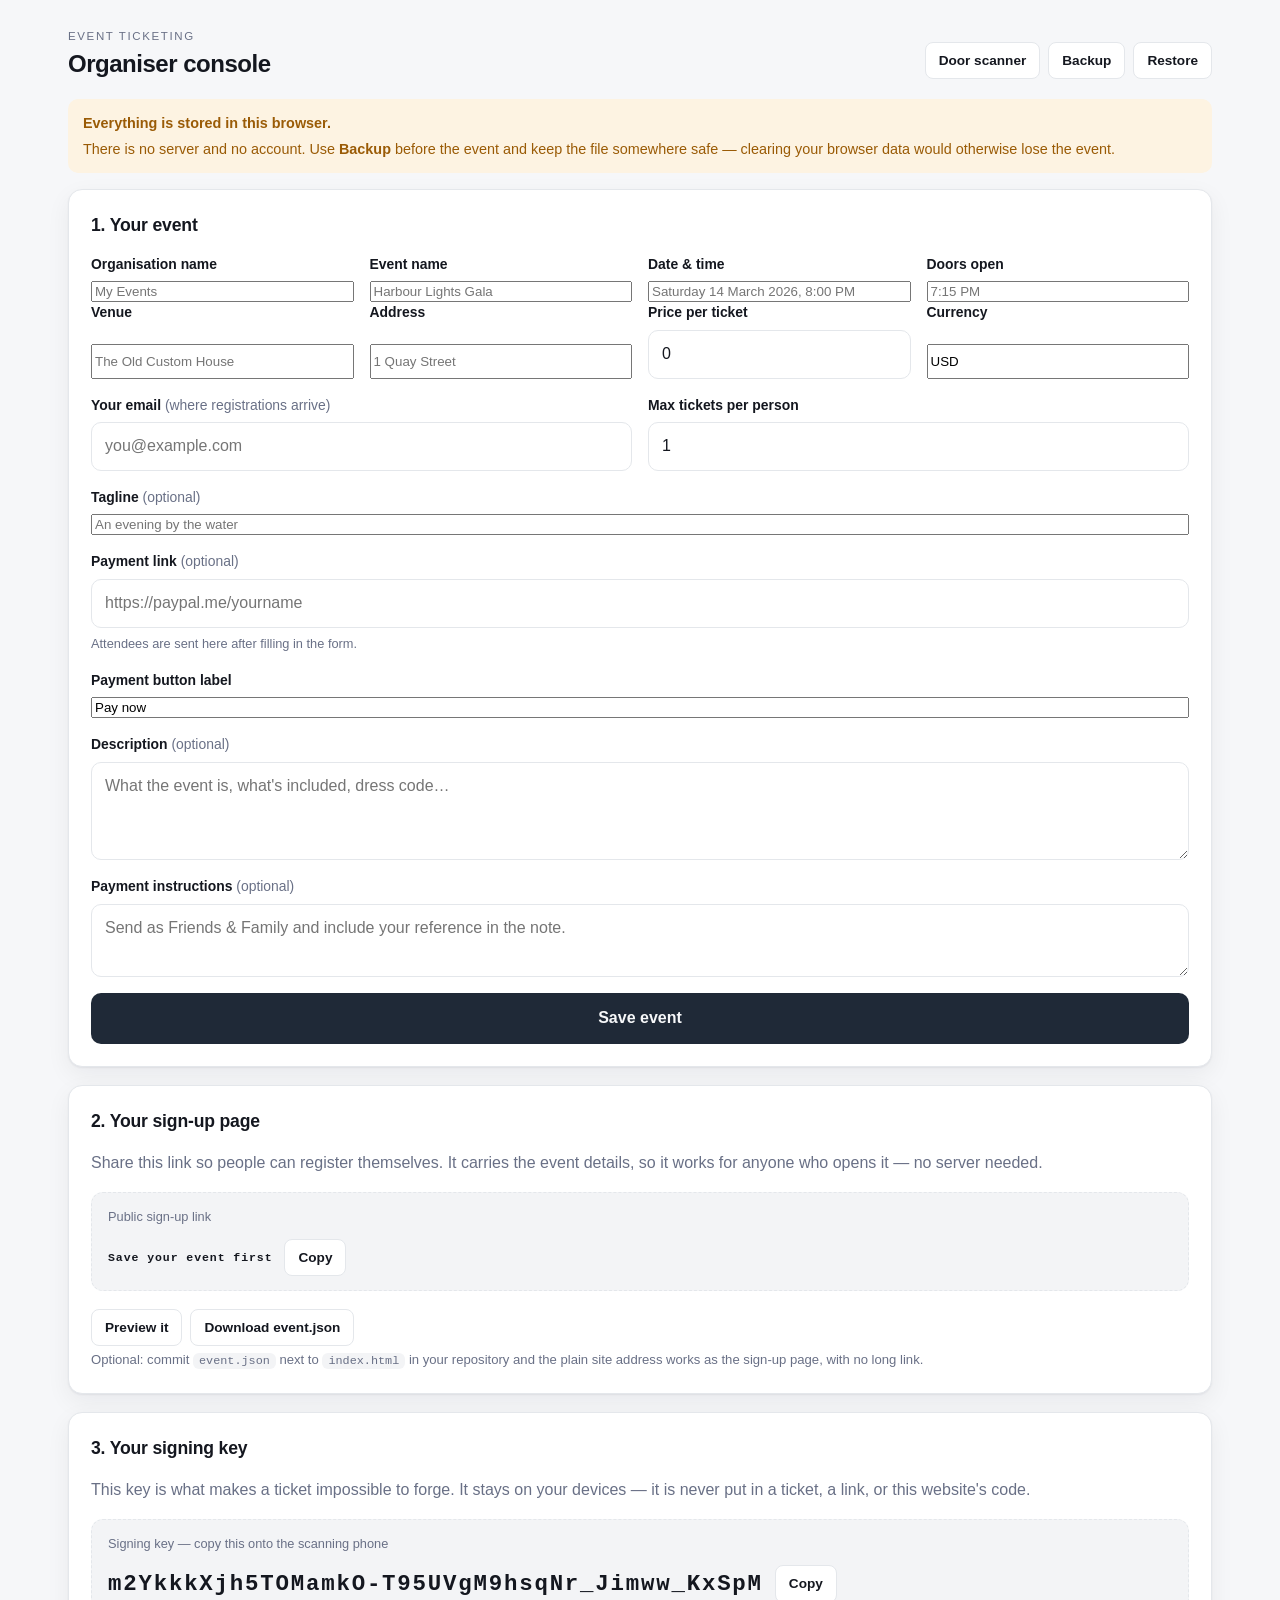
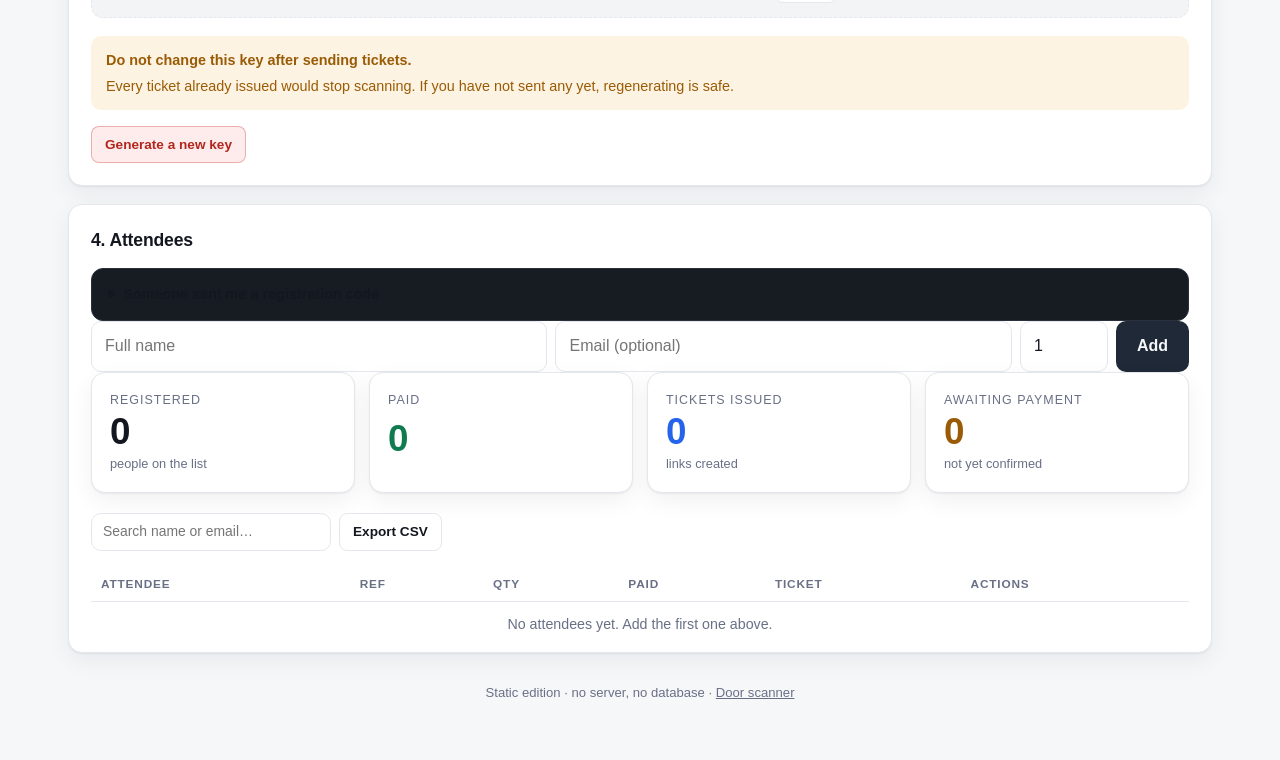
==== admin.html @ 12c9618a "test" ====
<!doctype html>
<html lang="en">
<head>
<meta charset="utf-8">
<meta name="viewport" content="width=device-width, initial-scale=1, viewport-fit=cover">
<meta name="color-scheme" content="light dark">
<title>Organiser console · Event ticketing</title>
<link rel="stylesheet" href="assets/app.css">
<link rel="icon" href="data:image/svg+xml,<svg xmlns='http://www.w3.org/2000/svg' viewBox='0 0 16 16'><text y='13' font-size='14'>🎟️</text></svg>">
</head>
<body>
<div class="shell shell--wide">

  <header class="topbar">
    <div>
      <div class="topbar__brand" id="brandLabel">Event ticketing</div>
      <h1 class="topbar__title">Organiser console</h1>
    </div>
    <div class="topbar__actions">
      <a class="btn btn--ghost btn--small" href="scan.html">Door scanner</a>
      <button class="btn btn--ghost btn--small" id="backupBtn" type="button">Backup</button>
      <button class="btn btn--ghost btn--small" id="restoreBtn" type="button">Restore</button>
      <input type="file" id="restoreFile" accept="application/json" hidden>
    </div>
  </header>

  <div id="cryptoWarning" class="notice notice--error" hidden>
    <strong>This page needs a secure connection.</strong>
    <span>Ticket signing uses the browser's crypto engine, which only works over
    <code>https://</code> or <code>localhost</code>. Opening the file straight from disk will not work.</span>
  </div>

  <div class="notice notice--warn">
    <strong>Everything is stored in this browser.</strong>
    <span>There is no server and no account. Use <strong>Backup</strong> before the event and keep the file
    somewhere safe &mdash; clearing your browser data would otherwise lose the event.</span>
  </div>

  <!-- ------------------------------------------------------------ event -->
  <section class="card">
    <h2>1. Your event</h2>
    <form id="eventForm" class="form">
      <div class="grid2">
        <label class="field">
          <span class="field__label">Organisation name</span>
          <input name="brand" placeholder="My Events" required>
        </label>
        <label class="field">
          <span class="field__label">Event name</span>
          <input name="name" placeholder="Harbour Lights Gala" required>
        </label>
        <label class="field">
          <span class="field__label">Date &amp; time</span>
          <input name="startsAt" placeholder="Saturday 14 March 2026, 8:00 PM">
        </label>
        <label class="field">
          <span class="field__label">Doors open</span>
          <input name="doorsAt" placeholder="7:15 PM">
        </label>
        <label class="field">
          <span class="field__label">Venue</span>
          <input name="venue" placeholder="The Old Custom House">
        </label>
        <label class="field">
          <span class="field__label">Address</span>
          <input name="address" placeholder="1 Quay Street">
        </label>
        <label class="field">
          <span class="field__label">Price per ticket</span>
          <input name="price" type="number" step="0.01" min="0" value="0">
        </label>
        <label class="field">
          <span class="field__label">Currency</span>
          <input name="currency" value="USD" maxlength="3">
        </label>
      </div>
      <div class="grid2">
        <label class="field">
          <span class="field__label">Your email <span class="muted">(where registrations arrive)</span></span>
          <input name="organiserEmail" type="email" placeholder="you@example.com">
        </label>
        <label class="field">
          <span class="field__label">Max tickets per person</span>
          <input name="maxPerPerson" type="number" min="1" max="20" value="1">
        </label>
      </div>
      <label class="field">
        <span class="field__label">Tagline <span class="muted">(optional)</span></span>
        <input name="tagline" placeholder="An evening by the water">
      </label>
      <label class="field">
        <span class="field__label">Payment link <span class="muted">(optional)</span></span>
        <input name="paymentLink" type="url" placeholder="https://paypal.me/yourname">
        <span class="field__hint">Attendees are sent here after filling in the form.</span>
      </label>
      <label class="field">
        <span class="field__label">Payment button label</span>
        <input name="paymentLabel" placeholder="Pay with PayPal">
      </label>
      <label class="field">
        <span class="field__label">Description <span class="muted">(optional)</span></span>
        <textarea name="description" rows="3" placeholder="What the event is, what's included, dress code…"></textarea>
      </label>
      <label class="field">
        <span class="field__label">Payment instructions <span class="muted">(optional)</span></span>
        <textarea name="paymentNotice" rows="2" placeholder="Send as Friends &amp; Family and include your reference in the note."></textarea>
      </label>
      <button class="btn btn--primary" type="submit">Save event</button>
    </form>
  </section>

  <!-- ------------------------------------------------------- sign-up link -->
  <section class="card">
    <h2>2. Your sign-up page</h2>
    <p class="muted">Share this link so people can register themselves. It carries the event
    details, so it works for anyone who opens it &mdash; no server needed.</p>

    <div class="refbox">
      <span class="refbox__label">Public sign-up link</span>
      <strong class="refbox__code refbox__code--wrap" id="signupLink">—</strong>
      <button class="btn btn--ghost btn--small" id="copySignup" type="button">Copy</button>
    </div>

    <div class="modal__actions" style="justify-content:flex-start">
      <a class="btn btn--ghost btn--small" id="openSignup" href="index.html" target="_blank" rel="noopener">Preview it</a>
      <button class="btn btn--ghost btn--small" id="downloadEventJson" type="button">Download event.json</button>
    </div>
    <p class="fineprint">Optional: commit <code>event.json</code> next to <code>index.html</code> in your
    repository and the plain site address works as the sign-up page, with no long link.</p>
  </section>

  <!-- ----------------------------------------------------------- secret -->
  <section class="card">
    <h2>3. Your signing key</h2>
    <p class="muted">This key is what makes a ticket impossible to forge. It stays on your devices &mdash;
    it is never put in a ticket, a link, or this website's code.</p>

    <div class="refbox">
      <span class="refbox__label">Signing key &mdash; copy this onto the scanning phone</span>
      <strong class="refbox__code" id="secretValue">—</strong>
      <button class="btn btn--ghost btn--small" id="copySecret" type="button">Copy</button>
    </div>

    <div class="notice notice--warn">
      <strong>Do not change this key after sending tickets.</strong>
      <span>Every ticket already issued would stop scanning. If you have not sent any yet, regenerating is safe.</span>
    </div>
    <button class="btn btn--danger btn--small" id="regenSecret" type="button">Generate a new key</button>
  </section>

  <!-- --------------------------------------------------------- attendees -->
  <section class="card">
    <h2>4. Attendees</h2>

    <details class="manual" id="pasteBox">
      <summary>Someone sent me a registration code</summary>
      <p class="fineprint">Paste the code from their email or message. Their details are filled in
      exactly as they typed them, so nothing gets mistyped.</p>
      <form id="codeForm" class="form">
        <textarea id="regCode" rows="3" placeholder="REG1:..." spellcheck="false"></textarea>
        <button class="btn btn--primary" type="submit">Add this person</button>
      </form>
      <div id="codeError"></div>
    </details>

    <form id="attendeeForm" class="form form--row">
      <input class="input" name="name" placeholder="Full name" required>
      <input class="input" name="email" type="email" placeholder="Email (optional)">
      <input class="input input--tiny" name="quantity" type="number" min="1" max="20" value="1" title="Tickets">
      <button class="btn btn--primary" type="submit">Add</button>
    </form>

    <section class="stats">
      <div class="stat"><span class="stat__label">Registered</span><span class="stat__value" id="cRegistered">0</span><span class="stat__sub">people on the list</span></div>
      <div class="stat stat--ok"><span class="stat__label">Paid</span><span class="stat__value" id="cPaid">0</span><span class="stat__sub" id="cRevenue"></span></div>
      <div class="stat stat--go"><span class="stat__label">Tickets issued</span><span class="stat__value" id="cIssued">0</span><span class="stat__sub">links created</span></div>
      <div class="stat stat--warn"><span class="stat__label">Awaiting payment</span><span class="stat__value" id="cPending">0</span><span class="stat__sub">not yet confirmed</span></div>
    </section>

    <div class="toolbar">
      <div class="toolbar__right">
        <input id="search" class="input" type="search" placeholder="Search name or email…">
        <button class="btn btn--ghost btn--small" id="exportCsv" type="button">Export CSV</button>
      </div>
    </div>

    <div class="tablewrap">
      <table class="table" id="attendeeTable">
        <thead><tr>
          <th>Attendee</th><th>Ref</th><th class="col-num">Qty</th>
          <th>Paid</th><th>Ticket</th><th class="col-actions">Actions</th>
        </tr></thead>
        <tbody><tr><td colspan="6" class="empty">No attendees yet. Add the first one above.</td></tr></tbody>
      </table>
    </div>
  </section>

  <footer class="footer">
    Static edition &middot; no server, no database &middot;
    <a href="scan.html">Door scanner</a>
  </footer>
</div>

<!-- QR preview -->
<div class="modal" id="qrModal" hidden>
  <div class="modal__box">
    <h2 id="qrTitle">Ticket</h2>
    <canvas id="qrCanvas" class="modal__qr"></canvas>
    <p class="modal__code" id="qrCode"></p>
    <div class="modal__actions">
      <button class="btn btn--primary btn--small" id="qrDownload" type="button">Download QR</button>
      <button class="btn btn--ghost btn--small" id="qrClose" type="button">Close</button>
    </div>
  </div>
</div>

<script src="assets/qr.js"></script>
<script src="assets/common.js"></script>
<script src="assets/organiser.js"></script>
</body>
</html>
---- assets/app.css ----
/* The hidden attribute must win over any display rule below. Without this,
   a class like .modal { display: flex } keeps an element on screen even when
   its .hidden property is true, and nothing can dismiss it. */
[hidden] { display: none !important; }

:root {
  --bg: #f6f7f9;
  --surface: #ffffff;
  --surface-2: #f3f4f6;
  --border: #e4e7eb;
  --text: #14171f;
  --muted: #697086;
  --accent: #1f2937;
  --ok: #0f7b4f;
  --ok-bg: #e7f6ee;
  --warn: #9a5b06;
  --warn-bg: #fdf3e2;
  --err: #b3261e;
  --err-bg: #fdeceb;
  --radius: 14px;
  --shadow: 0 1px 2px rgba(16, 20, 30, .06), 0 8px 24px rgba(16, 20, 30, .06);
}

@media (prefers-color-scheme: dark) {
  :root {
    --bg: #0e1116;
    --surface: #171b22;
    --surface-2: #1f242d;
    --border: #2b313c;
    --text: #e8eaee;
    --muted: #9aa3b2;
    --accent: #e8eaee;
    --ok: #55d69a;
    --ok-bg: #10291f;
    --warn: #e5b567;
    --warn-bg: #2c2413;
    --err: #ff8b81;
    --err-bg: #2e1614;
    --shadow: 0 1px 2px rgba(0, 0, 0, .4), 0 8px 24px rgba(0, 0, 0, .3);
  }
}

* { box-sizing: border-box; }

body {
  margin: 0;
  background: var(--bg);
  color: var(--text);
  font: 16px/1.55 -apple-system, BlinkMacSystemFont, "Segoe UI", Roboto, Helvetica, Arial, sans-serif;
  -webkit-text-size-adjust: 100%;
}

.shell { max-width: 640px; margin: 0 auto; padding: 28px 18px 56px; }
.shell--wide { max-width: 1180px; }

h1 { font-size: 1.65rem; line-height: 1.2; margin: 0 0 8px; letter-spacing: -.02em; }
h2 { font-size: 1.1rem; margin: 0 0 14px; letter-spacing: -.01em; }
a { color: inherit; }
code { background: var(--surface-2); padding: 1px 6px; border-radius: 6px; font-size: .9em; }
.muted { color: var(--muted); font-weight: 400; }

/* ---------------------------------------------------------------- hero */
.hero { padding: 8px 2px 22px; }
.hero--tight { padding-bottom: 14px; }
.hero__brand { font-size: .72rem; letter-spacing: .14em; text-transform: uppercase; color: var(--muted); margin-bottom: 10px; }
.hero__tagline { margin: 6px 0 0; color: var(--muted); font-size: 1.02rem; }

/* ---------------------------------------------------------------- card */
.card {
  background: var(--surface);
  border: 1px solid var(--border);
  border-radius: var(--radius);
  padding: 22px;
  margin-bottom: 18px;
  box-shadow: var(--shadow);
}
.card--center { text-align: center; }
.card--narrow { max-width: 400px; margin-inline: auto; }
.glyph { font-size: 2.4rem; line-height: 1; margin-bottom: 10px; }

.prose p { margin: 0 0 12px; color: var(--muted); }
.prose p:last-child { margin-bottom: 0; }
.prose--small p { font-size: .9rem; margin-top: 14px; }

/* --------------------------------------------------------------- facts */
.facts { margin: 0 0 6px; display: grid; gap: 2px; }
.facts--center { justify-content: center; margin: 18px 0; }
.fact { display: flex; gap: 14px; padding: 9px 0; border-bottom: 1px solid var(--border); }
.fact:last-child { border-bottom: 0; }
.fact dt { flex: 0 0 88px; color: var(--muted); font-size: .87rem; }
.fact dd { margin: 0; font-weight: 600; }

/* --------------------------------------------------------------- forms */
.form { display: grid; gap: 16px; }
.form--row { display: flex; gap: 8px; align-items: stretch; }
.form--row .input { flex: 1; }

.field { display: grid; gap: 6px; }
.field__label { font-size: .87rem; font-weight: 600; }
.field__hint { font-size: .8rem; color: var(--muted); }

input[type=text], input[type=email], input[type=tel], input[type=password],
input[type=url], input[type=number], input[type=search], select, textarea, .input, .select {
  width: 100%;
  font: inherit;
  color: var(--text);
  background: var(--surface);
  border: 1px solid var(--border);
  border-radius: 10px;
  padding: 11px 13px;
  transition: border-color .15s, box-shadow .15s;
}
textarea { resize: vertical; }
input:focus, select:focus, textarea:focus {
  outline: none;
  border-color: var(--muted);
  box-shadow: 0 0 0 3px color-mix(in srgb, var(--muted) 18%, transparent);
}
.check { display: flex; align-items: center; gap: 10px; font-size: .93rem; }
.check input { width: 17px; height: 17px; }
.hp { position: absolute; left: -9999px; width: 1px; height: 1px; overflow: hidden; }

/* ------------------------------------------------------------- buttons */
.btn {
  display: inline-flex; align-items: center; justify-content: center; gap: 8px;
  font: inherit; font-weight: 600;
  padding: 12px 20px;
  border-radius: 10px;
  border: 1px solid transparent;
  cursor: pointer;
  text-decoration: none;
  transition: transform .06s, opacity .15s, background .15s;
}
.btn:active { transform: translateY(1px); }
.btn:disabled { opacity: .5; cursor: not-allowed; }
.btn--primary { background: var(--accent); color: var(--bg); }
.btn--ghost { background: var(--surface); color: var(--text); border-color: var(--border); }
.btn--danger { background: var(--err-bg); color: var(--err); border-color: color-mix(in srgb, var(--err) 30%, transparent); }
.btn--block { width: 100%; }
.btn--small { padding: 7px 13px; font-size: .85rem; border-radius: 8px; }
.btn--pay { background: #0070ba; color: #fff; font-size: 1.05rem; padding: 15px 20px; }

.fineprint { font-size: .82rem; color: var(--muted); margin: 4px 0 0; }
.fineprint--center { text-align: center; }
.footer { text-align: center; color: var(--muted); font-size: .82rem; padding-top: 12px; }

/* ------------------------------------------------------------- notices */
.notice { display: grid; gap: 4px; padding: 13px 15px; border-radius: 10px; font-size: .9rem; margin-bottom: 16px; }
.notice ul { margin: 4px 0 0; padding-left: 18px; }
.notice--error { background: var(--err-bg); color: var(--err); }
.notice--warn { background: var(--warn-bg); color: var(--warn); }
.notice--ok { background: var(--ok-bg); color: var(--ok); }

.steps { margin: 0; padding-left: 20px; display: grid; gap: 10px; color: var(--muted); }
.steps strong { color: var(--text); }

/* ------------------------------------------------------------- ref box */
.refbox {
  display: flex; align-items: center; gap: 12px; flex-wrap: wrap;
  background: var(--surface-2); border: 1px dashed var(--border);
  border-radius: 12px; padding: 14px 16px; margin-bottom: 18px;
}
.refbox__label { flex: 1 1 100%; font-size: .8rem; color: var(--muted); }
.refbox__code { font-family: ui-monospace, SFMono-Regular, Menlo, monospace; font-size: 1.4rem; letter-spacing: .08em; }

/* -------------------------------------------------------- ticket stub */
.body--ticket .shell { max-width: 420px; }
.ticket { background: var(--surface); border: 1px solid var(--border); border-radius: 18px; box-shadow: var(--shadow); overflow: hidden; }
.ticket__top { background: var(--accent); color: var(--bg); padding: 22px; }
.ticket__brand { font-size: .7rem; letter-spacing: .14em; text-transform: uppercase; opacity: .65; }
.ticket__event { font-size: 1.35rem; margin: 6px 0 8px; }
.ticket__when, .ticket__where { font-size: .9rem; opacity: .85; }
.ticket__perf { height: 0; border-top: 2px dashed var(--border); position: relative; }
.ticket__perf::before, .ticket__perf::after {
  content: ""; position: absolute; top: -11px; width: 20px; height: 20px;
  background: var(--bg); border-radius: 50%;
}
.ticket__perf::before { left: -11px; }
.ticket__perf::after { right: -11px; }
.ticket__bottom { padding: 24px; text-align: center; }
.ticket__qr { width: min(300px, 78vw); height: auto; image-rendering: pixelated; background: #fff; padding: 10px; border-radius: 12px; }
.ticket__code { font-family: ui-monospace, SFMono-Regular, Menlo, monospace; font-size: .95rem; letter-spacing: .1em; color: var(--muted); margin-top: 12px; word-break: break-all; }
.ticket__meta { display: flex; justify-content: space-between; margin-top: 14px; font-size: .88rem; font-weight: 600; }
.badge { display: inline-block; margin-top: 16px; padding: 7px 14px; border-radius: 999px; font-size: .82rem; font-weight: 700; }
.badge--valid { background: var(--ok-bg); color: var(--ok); }
.badge--used { background: var(--warn-bg); color: var(--warn); }

/* ----------------------------------------------------------- dashboard */
.topbar { display: flex; align-items: flex-end; justify-content: space-between; gap: 16px; flex-wrap: wrap; margin-bottom: 20px; }
.topbar__brand { font-size: .72rem; letter-spacing: .14em; text-transform: uppercase; color: var(--muted); }
.topbar__title { font-size: 1.5rem; margin: 4px 0 0; }
.topbar__actions { display: flex; gap: 8px; align-items: center; flex-wrap: wrap; }
.select { width: auto; padding: 7px 11px; font-size: .85rem; border-radius: 8px; }

.stats { display: grid; grid-template-columns: repeat(auto-fit, minmax(180px, 1fr)); gap: 14px; margin-bottom: 20px; }
.stat { background: var(--surface); border: 1px solid var(--border); border-radius: var(--radius); padding: 18px; box-shadow: var(--shadow); display: grid; gap: 2px; }
.stat__label { font-size: .78rem; text-transform: uppercase; letter-spacing: .08em; color: var(--muted); }
.stat__value { font-size: 2.3rem; font-weight: 700; line-height: 1.1; font-variant-numeric: tabular-nums; letter-spacing: -.02em; }
.stat__sub { font-size: .8rem; color: var(--muted); }
.stat--ok .stat__value { color: var(--ok); }
.stat--go .stat__value { color: #2563eb; }
.stat--warn .stat__value { color: var(--warn); }
@media (prefers-color-scheme: dark) { .stat--go .stat__value { color: #7aa7ff; } }

.toolbar { display: flex; justify-content: space-between; gap: 12px; flex-wrap: wrap; margin-bottom: 16px; }
.toolbar__right { display: flex; gap: 8px; align-items: center; }
.toolbar__right .input { width: 240px; padding: 7px 11px; font-size: .87rem; }
.tabs { display: flex; gap: 4px; flex-wrap: wrap; background: var(--surface-2); padding: 4px; border-radius: 10px; }
.tab { font: inherit; font-size: .84rem; font-weight: 600; border: 0; background: transparent; color: var(--muted); padding: 6px 12px; border-radius: 7px; cursor: pointer; }
.tab.is-active { background: var(--surface); color: var(--text); box-shadow: 0 1px 2px rgba(0, 0, 0, .12); }

.bulkbar { display: flex; align-items: center; gap: 10px; flex-wrap: wrap; background: var(--surface-2); border-radius: 10px; padding: 10px 14px; margin-bottom: 14px; font-size: .87rem; font-weight: 600; }

.tablewrap { overflow-x: auto; margin: 0 -22px -22px; padding: 0 22px 6px; }
.table { width: 100%; border-collapse: collapse; font-size: .89rem; }
.table th { text-align: left; font-size: .74rem; text-transform: uppercase; letter-spacing: .07em; color: var(--muted); font-weight: 700; padding: 8px 10px; border-bottom: 1px solid var(--border); white-space: nowrap; }
.table td { padding: 11px 10px; border-bottom: 1px solid var(--border); vertical-align: middle; }
.table tr:last-child td { border-bottom: 0; }
.table tr.is-selected td { background: var(--surface-2); }
.col-check { width: 32px; }
.col-num { text-align: center; }
.col-actions { text-align: right; }
.table td.col-actions { white-space: nowrap; text-align: right; }
.table td.col-actions .btn { margin-left: 4px; }
.empty { text-align: center; color: var(--muted); padding: 34px 10px; }
.who { display: grid; }
.who__name { font-weight: 600; }
.who__sub { font-size: .78rem; color: var(--muted); font-family: ui-monospace, SFMono-Regular, Menlo, monospace; }
.contact { display: grid; font-size: .84rem; }
.contact a { color: var(--muted); text-decoration: none; }

.pill { display: inline-block; padding: 3px 10px; border-radius: 999px; font-size: .76rem; font-weight: 700; white-space: nowrap; }
.pill--pending { background: var(--warn-bg); color: var(--warn); }
.pill--paid { background: var(--ok-bg); color: var(--ok); }
.pill--cancelled { background: var(--err-bg); color: var(--err); }
.pill--in { background: #e0ecff; color: #1d4ed8; }
.pill--none { background: var(--surface-2); color: var(--muted); }
@media (prefers-color-scheme: dark) { .pill--in { background: #16233f; color: #8ab0ff; } }

.danger-zone { border-color: color-mix(in srgb, var(--err) 35%, var(--border)); }
.danger-zone h2 { color: var(--err); }

.toast { position: fixed; left: 50%; bottom: 24px; transform: translateX(-50%); background: var(--accent); color: var(--bg); padding: 12px 20px; border-radius: 10px; font-size: .9rem; font-weight: 600; box-shadow: var(--shadow); z-index: 50; }

/* ------------------------------------------------------------- scanner */
.body--scan { background: #0b0d11; color: #f2f4f7; }
.body--scan .shell { max-width: 520px; padding-top: 14px; }
.scanbar { display: flex; justify-content: space-between; align-items: center; gap: 12px; margin-bottom: 14px; }
.scanbar__brand { font-size: .68rem; letter-spacing: .14em; text-transform: uppercase; color: #7f889a; }
.scanbar__event { font-weight: 700; font-size: 1.05rem; }
.scanbar__counts { display: flex; gap: 14px; font-size: .8rem; color: #7f889a; text-align: right; }
.scanbar__counts b { display: block; font-size: 1.25rem; color: #f2f4f7; font-variant-numeric: tabular-nums; }

.scanner__stage { position: relative; background: #000; border-radius: 16px; overflow: hidden; aspect-ratio: 4 / 3; }
.scanner__stage video { width: 100%; height: 100%; object-fit: cover; display: block; }
.scanner__reticle { position: absolute; inset: 16%; border: 3px solid rgba(255, 255, 255, .75); border-radius: 16px; pointer-events: none; }
.scanner__hint { position: absolute; inset: 0; display: grid; place-items: center; color: #97a0b0; font-size: .9rem; text-align: center; padding: 20px; }
.scanner__controls { margin: 14px 0; display: grid; gap: 8px; }
.body--scan .btn--ghost { background: #171b22; color: #f2f4f7; border-color: #2b313c; }

.result { border-radius: 16px; padding: 20px; text-align: center; margin: 14px 0; transition: background .2s; }
.result__icon { font-size: 2.6rem; line-height: 1; }
.result__title { font-size: 1.35rem; font-weight: 800; margin: 8px 0 4px; }
.result__body { font-size: .95rem; opacity: .9; }
.result__meta { font-size: .8rem; opacity: .7; margin-top: 8px; font-family: ui-monospace, SFMono-Regular, Menlo, monospace; }
.result--idle { background: #171b22; color: #97a0b0; }
.result--ok { background: #0d7a4c; color: #fff; }
.result--duplicate { background: #a86b12; color: #fff; }
.result--refused, .result--invalid { background: #a52f27; color: #fff; }
.result .btn { margin-top: 14px; background: rgba(255, 255, 255, .18); color: #fff; border-color: rgba(255, 255, 255, .4); }

.manual { background: #171b22; border: 1px solid #2b313c; border-radius: 12px; padding: 14px 16px; }
.manual summary { cursor: pointer; font-weight: 600; font-size: .9rem; }
.manual .form { margin-top: 12px; }
.manual .input { background: #0b0d11; color: #f2f4f7; border-color: #2b313c; }
.body--scan .fineprint { color: #7f889a; }

.log { margin-top: 20px; }
.log h2 { font-size: .78rem; text-transform: uppercase; letter-spacing: .09em; color: #7f889a; }
.log__list { list-style: none; margin: 0; padding: 0; display: grid; gap: 6px; }
.log__list li { display: flex; justify-content: space-between; gap: 12px; background: #171b22; border-radius: 9px; padding: 9px 13px; font-size: .87rem; }
.log__empty { color: #7f889a; justify-content: center !important; }
.log__res { font-weight: 700; font-size: .76rem; text-transform: uppercase; letter-spacing: .05em; }
.log__res--ok { color: #55d69a; }
.log__res--duplicate { color: #e5b567; }
.log__res--refused, .log__res--invalid { color: #ff8b81; }

@media (max-width: 560px) {
  .shell { padding: 20px 14px 44px; }
  .toolbar__right { width: 100%; }
  .toolbar__right .input { flex: 1; width: auto; }
}

/* ------------------------------------------------------------------ */
/* Static edition additions                                            */
/* ------------------------------------------------------------------ */

.grid2 {
  display: grid;
  grid-template-columns: repeat(auto-fit, minmax(15rem, 1fr));
  gap: 0 1rem;
}

.input--tiny { max-width: 5.5rem; }

.who { display: flex; flex-direction: column; gap: .15rem; }
.who a { font-size: .85em; }

.pill {
  display: inline-block;
  padding: .15rem .5rem;
  border-radius: 999px;
  font-size: .78rem;
  font-weight: 600;
  white-space: nowrap;
}
.pill--ok   { background: rgba(21, 128, 61, .14);  color: #15803d; }
.pill--warn { background: rgba(180, 83, 9, .14);   color: #b45309; }

.check--inline { display: inline-flex; align-items: center; gap: .35rem; margin: 0; }

.flash {
  display: inline-block;
  margin-left: .6rem;
  font-size: .85rem;
  font-weight: 600;
  color: #15803d;
}

/* QR preview dialog */
.modal {
  position: fixed;
  inset: 0;
  background: rgba(0, 0, 0, .55);
  display: flex;
  align-items: center;
  justify-content: center;
  padding: 1rem;
  z-index: 50;
}
.modal__box {
  background: var(--card, #fff);
  border-radius: 16px;
  padding: 1.4rem;
  max-width: 22rem;
  width: 100%;
  text-align: center;
  box-shadow: 0 10px 40px rgba(0, 0, 0, .3);
}
.modal__box h2 { margin: 0 0 .8rem; }
.modal__qr {
  width: 100%;
  max-width: 16rem;
  height: auto;
  image-rendering: pixelated;   /* keep module edges crisp when scaled */
  background: #fff;
  border-radius: 10px;
}
.modal__code {
  font-family: ui-monospace, SFMono-Regular, Menlo, monospace;
  letter-spacing: .08em;
  font-size: .85rem;
  word-break: break-all;
  opacity: .75;
}
.modal__actions {
  display: flex;
  gap: .5rem;
  justify-content: center;
  flex-wrap: wrap;
}

@media (prefers-color-scheme: dark) {
  .modal__box { background: #1a1d23; }
}

.refbox__code--wrap {
  word-break: break-all;
  font-size: .72rem;
  line-height: 1.4;
  max-height: 4.5rem;
  overflow-y: auto;
}
textarea#regCode, textarea#codeBox {
  width: 100%;
  font-family: ui-monospace, SFMono-Regular, Menlo, monospace;
  font-size: .78rem;
  word-break: break-all;
}
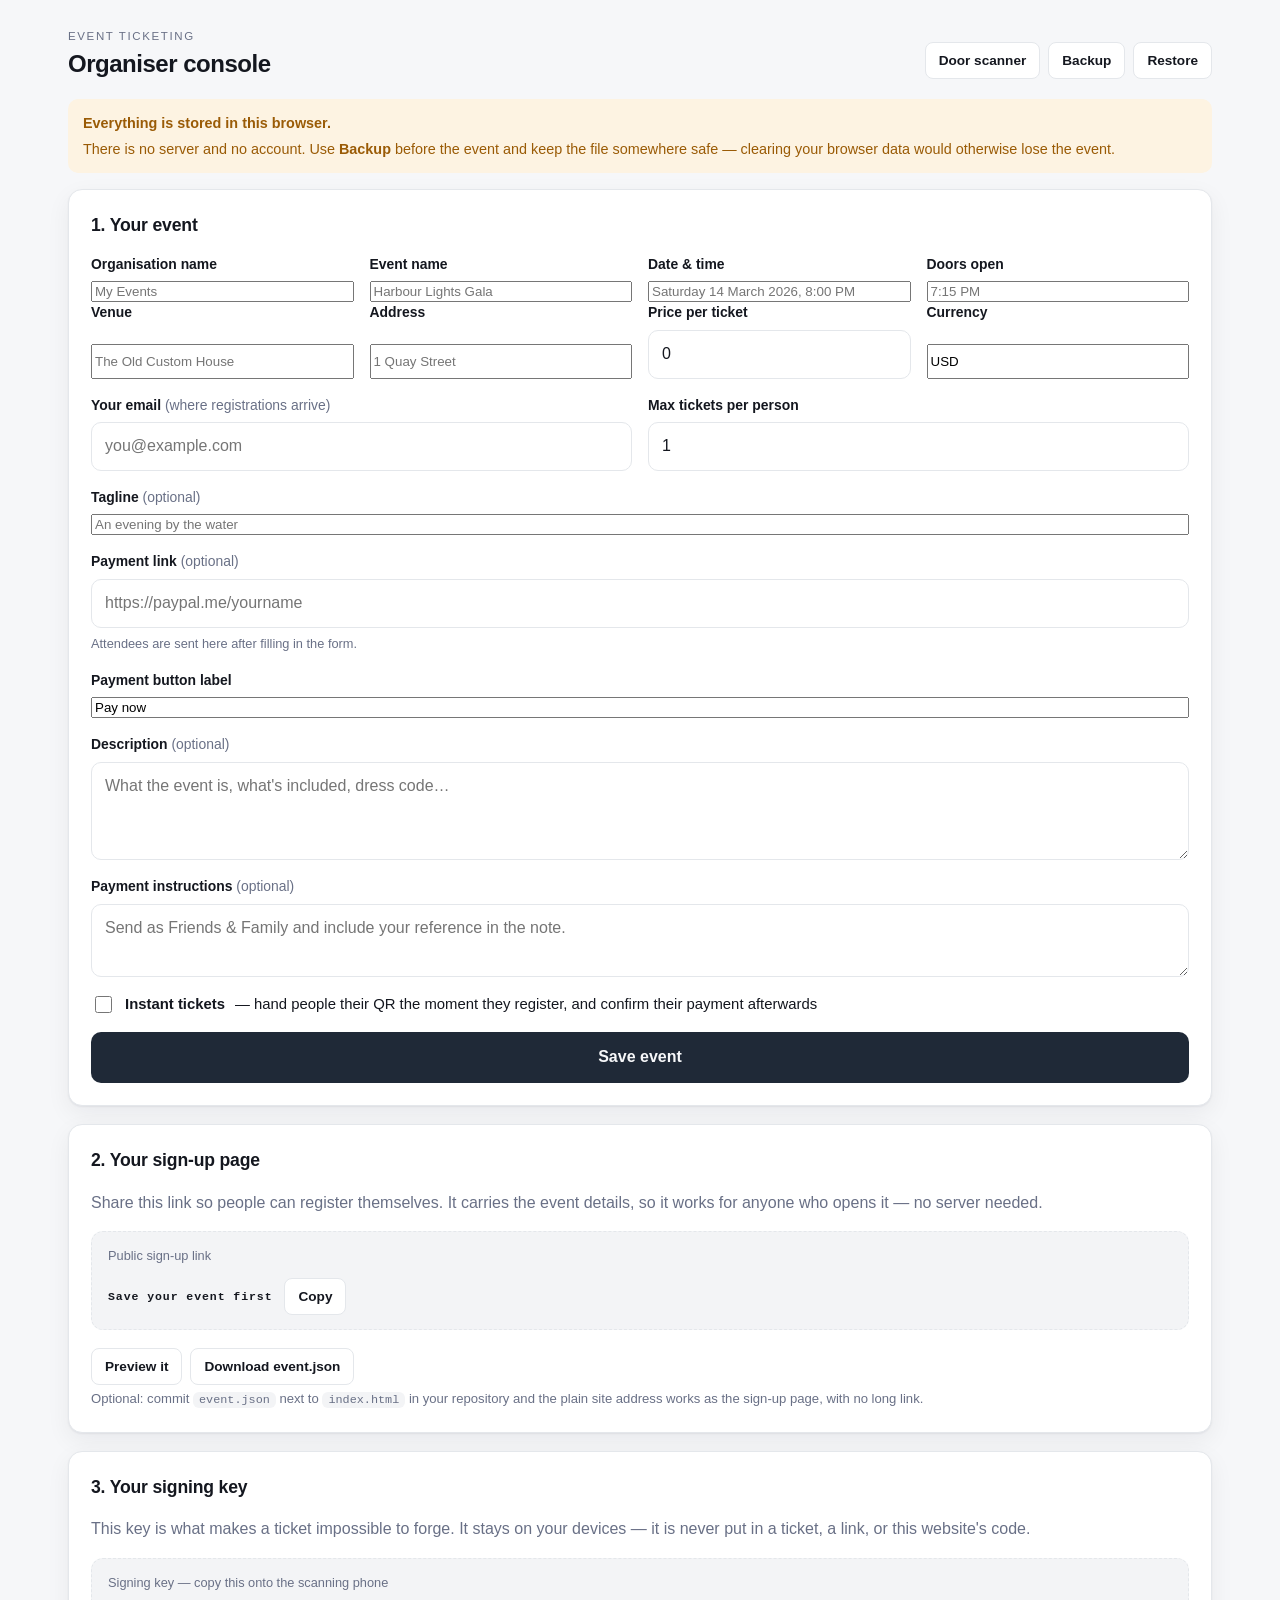
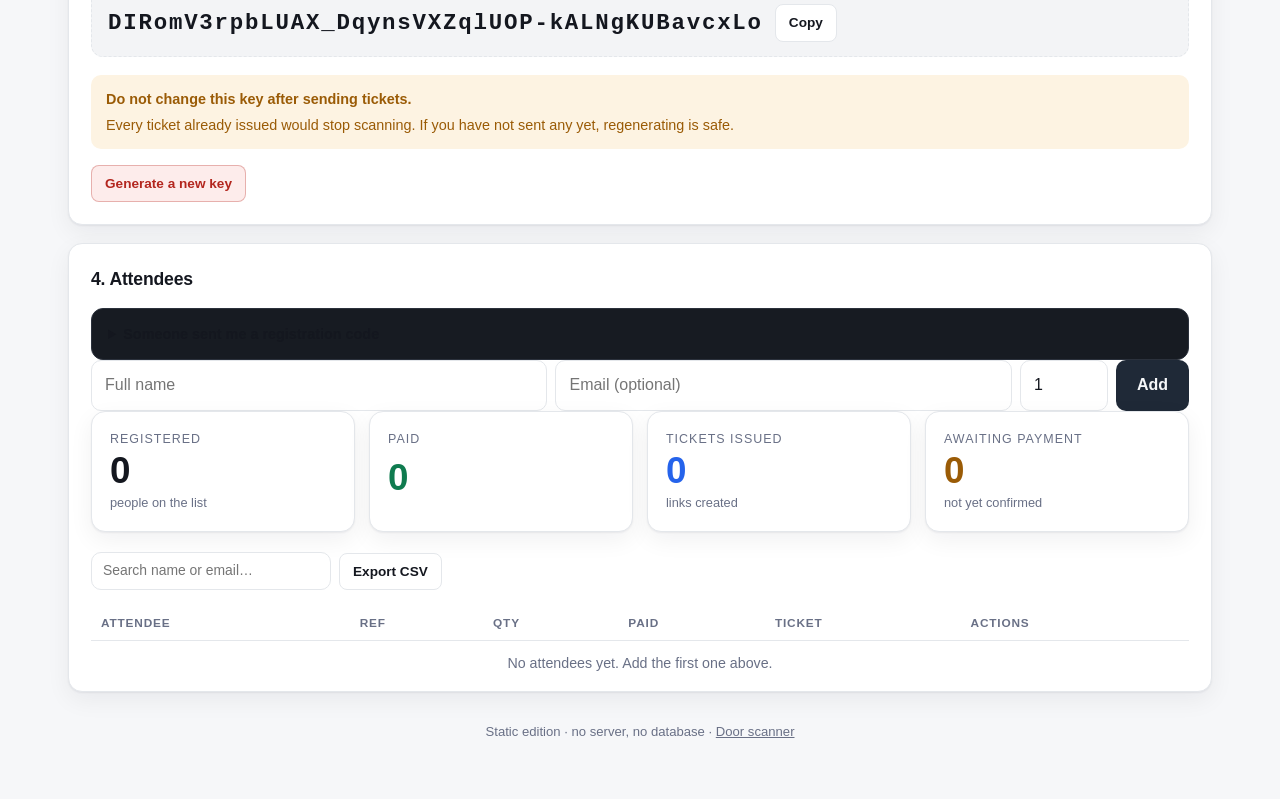
==== commit ef19df9d: "change" ====
--- a/admin.html
+++ b/admin.html
@@ -105,6 +105,17 @@
         <span class="field__label">Payment instructions <span class="muted">(optional)</span></span>
         <textarea name="paymentNotice" rows="2" placeholder="Send as Friends &amp; Family and include your reference in the note."></textarea>
       </label>
+      <label class="check">
+        <input type="checkbox" name="instantMode" value="1">
+        <strong>Instant tickets</strong> &mdash; hand people their QR the moment they register,
+        and confirm their payment afterwards
+      </label>
+      <div class="notice notice--warn" id="instantBanner" hidden>
+        <strong>Instant mode is on.</strong>
+        <span>Anyone who fills in the form gets a ticket straight away, so the ticket by itself
+        no longer proves anyone paid. <strong>The door is your checkpoint:</strong> load the door
+        list onto the scanning phone, and only green means paid.</span>
+      </div>
       <button class="btn btn--primary" type="submit">Save event</button>
     </form>
   </section>
@@ -124,6 +135,14 @@
     <div class="modal__actions" style="justify-content:flex-start">
       <a class="btn btn--ghost btn--small" id="openSignup" href="index.html" target="_blank" rel="noopener">Preview it</a>
       <button class="btn btn--ghost btn--small" id="downloadEventJson" type="button">Download event.json</button>
+    </div>
+    <div id="doorFileRow" hidden>
+      <div class="notice notice--warn" style="margin-top:1rem">
+        <strong>Before doors open, load the door list onto the scanning phone.</strong>
+        <span>It lists everyone whose payment you have confirmed. Export it again any time you
+        tick more people off &mdash; the scanner only shows green for people on this list.</span>
+      </div>
+      <button class="btn btn--primary btn--small" id="downloadDoorFile" type="button">Download door list</button>
     </div>
     <p class="fineprint">Optional: commit <code>event.json</code> next to <code>index.html</code> in your
     repository and the plain site address works as the sign-up page, with no long link.</p>
--- a/assets/app.css
+++ b/assets/app.css
@@ -387,3 +387,21 @@
   font-size: .78rem;
   word-break: break-all;
 }
+
+/* Instant mode: a ticket whose payment is not yet confirmed. Deliberately the
+   loudest state on the screen - mistaking it for "paid" is what costs money. */
+.result--unconfirmed {
+  background: #7f1d1d;
+  color: #fff;
+  border: 4px solid #fca5a5;
+  animation: unconfirmedPulse 1s ease-in-out 3;
+}
+.result--unconfirmed .result__title {
+  font-size: 1.5rem;
+  letter-spacing: .02em;
+}
+@keyframes unconfirmedPulse {
+  0%, 100% { background: #7f1d1d; }
+  50%      { background: #b91c1c; }
+}
+.log__res--unconfirmed { color: #fca5a5; font-weight: 700; }
